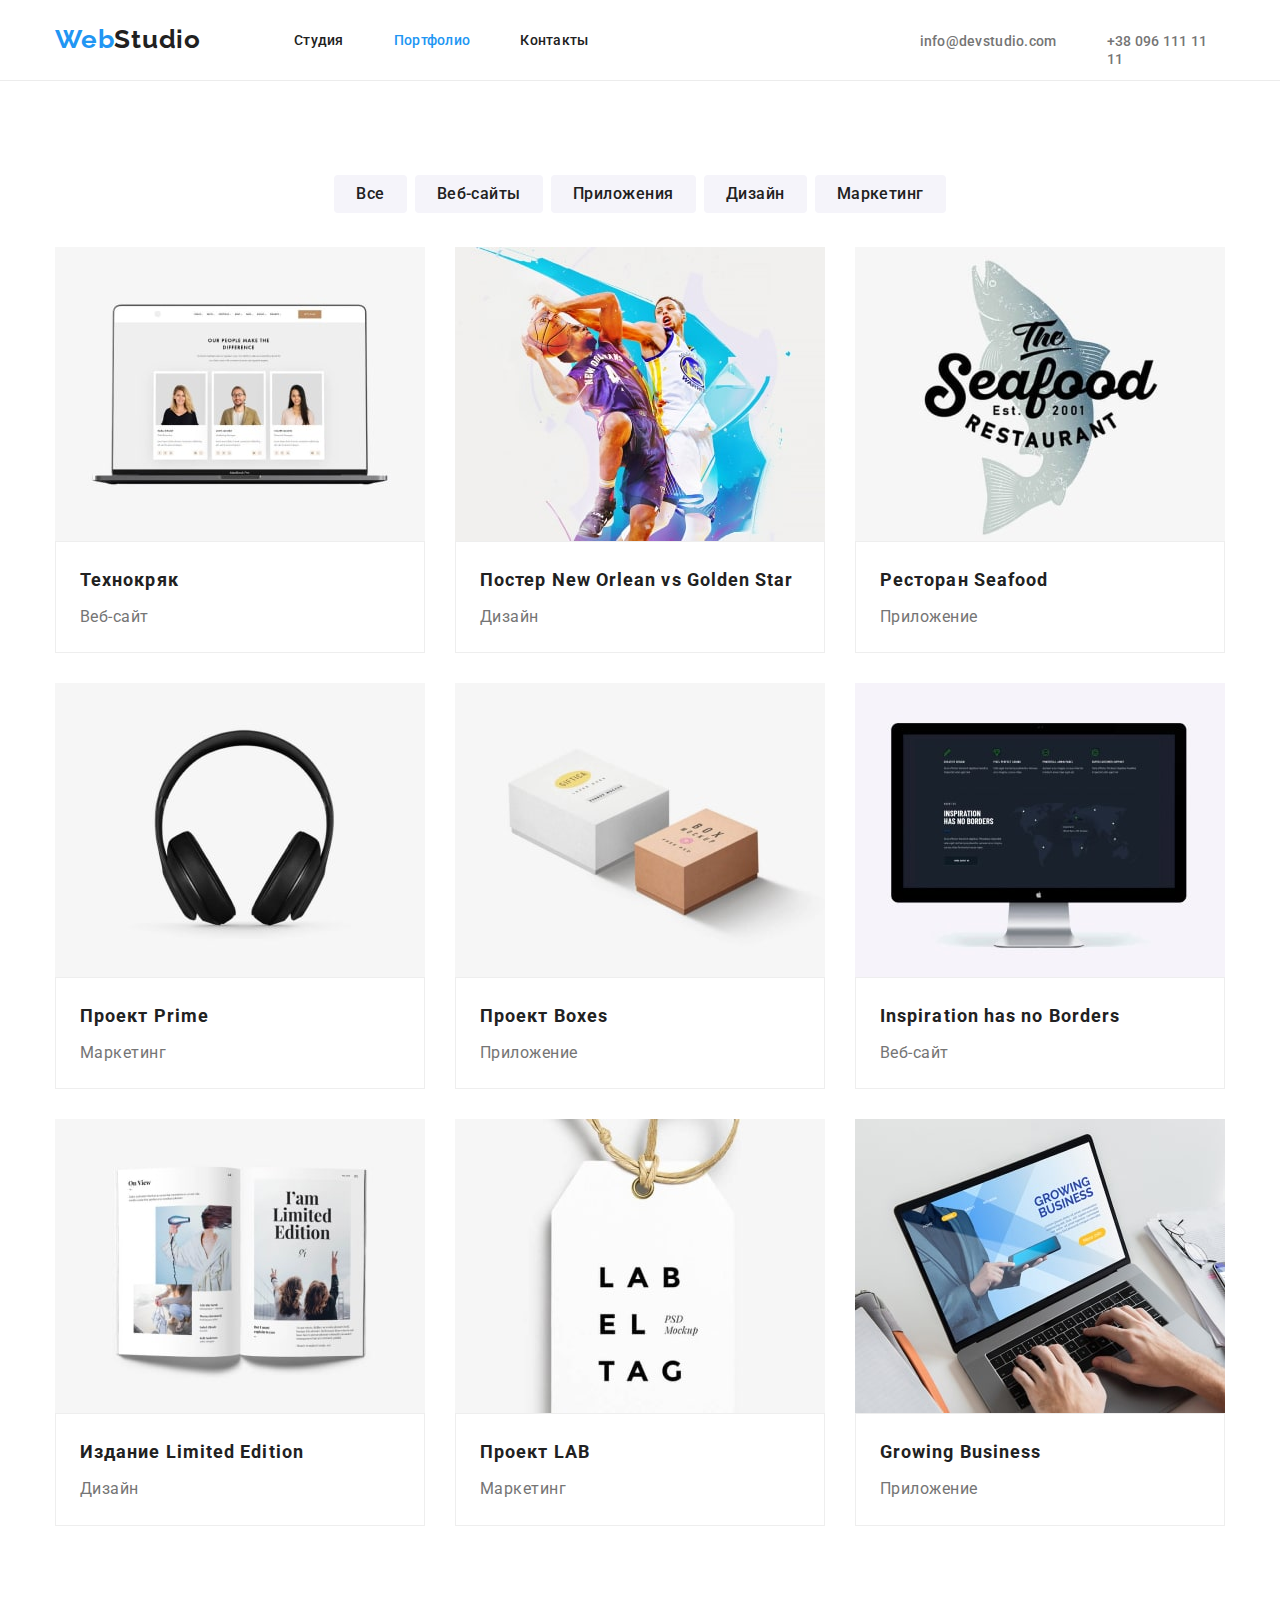
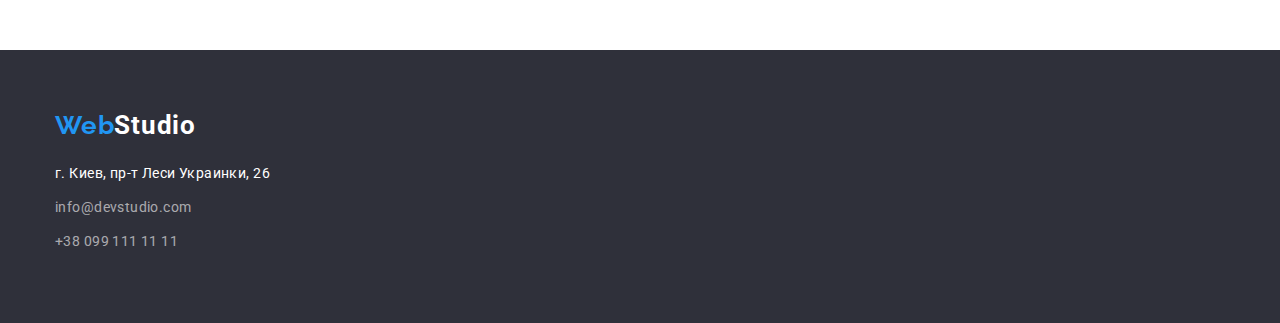
==== portfolio.html @ 4b8655e3 "ДЗ 3. Проверил через инструмент разработчика все отступы" ====
<!DOCTYPE html>
<html lang="ru">

<head>
    <meta charset="UTF-8">
    <meta http-equiv="X-UA-Compatible" content="IE=edge">
    <meta name="viewport" content="width=device-width, initial-scale=1.0">
    <title>Portfolio</title>
    <link rel="preconnect" href="https://fonts.googleapis.com">
    <link rel="preconnect" href="https://fonts.gstatic.com" crossorigin>
    <link
        href="https://fonts.googleapis.com/css2?family=Raleway:wght@700&family=Roboto:wght@400;500;700;900&display=swap"
        rel="stylesheet">
    <link rel="stylesheet"
        href="https://cdnjs.cloudflare.com/ajax/libs/modern-normalize/1.1.0/modern-normalize.min.css" />
    <link rel="stylesheet" href="./css/styles.css">
</head>

<body class="body">
    <header class="page-header">
        <div class="container container-main">
            <nav class="container-main">
                <a class="page-header-color-logo" href="#">
                    <span>Web</span>Studio
                </a>


                <ul class="site-nav">
                    <li class="item"><a href="./index.html" class="link">Студия</a></li>
                    <li class="item"><a href="./portfolio.html" class="link-current">Портфолио</a></li>
                    <li class="item"><a href="" class="link">Контакты</a></li>
                </ul>


            </nav>

            <ul class="contact">
                <li class="item">
                    <a class="contact-item" href="mailto:info@devstudio.com">info@devstudio.com</a>
                </li>
                <li class="item">
                    <a class="contact-item" href="tel:+380961111111">+38 096 111 11 11</a>
                </li>
            </ul>
        </div>
    </header>
    <!--/.Header-->

    <main class="main-portfolio">
        <section class="section-portfolio">
            <div class="container">
            <ul class="button">
                <li class="button-item"> <button class="button-portfolio" type="button">Все</button></li>
                <li class="button-item"> <button class="button-portfolio" type="button">Веб-сайты</button></li>
                <li class="button-item"> <button class="button-portfolio" type="button">Приложения</button></li>
                <li class="button-item"> <button class="button-portfolio" type="button">Дизайн</button></li>
                <li class="button-item"> <button class="button-portfolio" type="button">Маркетинг</button></li>
            </ul>
            <!--/.Portfolio Button-->
            <ul class="portfolio-cards">
                <li class="cards-item"><img width="370" height="294" src="./images/Portfolio/img.jpg" alt="Игорь Демьяненко дизайнер">
                    <div class="portfolio-border">
                    <h3 class="portfolio-name">Технокряк</h3>
                    <p class="portfolio-surname">Веб-сайт</p>
                    </div>
                </li>
        
                <li class="cards-item"><img width="370" height="294" src="./images/Portfolio/img-1.jpg" alt="Ольга Репина разработчик">
                    <div class="portfolio-border">
                    <h3 class="portfolio-name">Постер New Orlean vs Golden Star</h3>
                    <p class="portfolio-surname">Дизайн</p>
                    </div>
                </li>
        
                <li class="cards-item"><img width="370" height="294" src="./images/Portfolio/img-2.jpg" alt="Николай Тарасов маркетинг">
                    <div class="portfolio-border">
                    <h3 class="portfolio-name">Ресторан Seafood</h3>
                    <p class="portfolio-surname">Приложение</p>
                    </div>
                </li>
        
                <li class="cards-item"><img width="370" height="294" src="./images/Portfolio/img-3.jpg" alt="Михаил Ермаков дизайнер">
                    <div class="portfolio-border">
                    <h3 class="portfolio-name">Проект Prime</h3>
                    <p class="portfolio-surname">Маркетинг</p>
                    </div>
                </li>

                <li class="cards-item"><img width="370" height="294" src="./images/Portfolio/img-4.jpg" alt="Михаил Ермаков дизайнер">
                    <div class="portfolio-border">
                    <h3 class="portfolio-name">Проект Boxes</h3>
                    <p class="portfolio-surname">Приложение</p>
                    </div>
                </li>

                <li class="cards-item"><img width="370" height="294" src="./images/Portfolio/img-5.jpg" alt="Михаил Ермаков дизайнер">
                    <div class="portfolio-border">
                    <h3 class="portfolio-name">Inspiration has no Borders</h3>
                    <p class="portfolio-surname">Веб-сайт</p>
                    </div>
                </li>

                <li class="cards-item"><img width="370" height="294" src="./images/Portfolio/img-6.jpg" alt="Михаил Ермаков дизайнер">
                    <div class="portfolio-border">
                    <h3 class="portfolio-name">Издание Limited Edition</h3>
                    <p class="portfolio-surname">Дизайн</p>
                    </div>
                </li>

                <li class="cards-item"><img width="370" height="294" src="./images/Portfolio/img-7.jpg" alt="Михаил Ермаков дизайнер">
                    <div class="portfolio-border">
                    <h3 class="portfolio-name">Проект LAB</h3>
                    <p class="portfolio-surname">Маркетинг</p>
                    </div>
                </li>

                <li class="cards-item"><img width="370" height="294" src="./images/Portfolio/img-8.jpg" alt="Михаил Ермаков дизайнер">
                    <div class="portfolio-border">
                    <h3 class="portfolio-name">Growing Business</h3>
                    <p class="portfolio-surname">Приложение</p>
                    </div>
                </li>
            </ul>
            </div>
        </section>
    </main>


        <footer class="footer">
            <div class="container">
        
                <a class="page-footer-color-logo" href="#">
                    <span>Web</span>Studio
                </a>
                <address class="adress">
                    <ul>
                        <li class="item-adress"><a class="title-adress" href="#">г. Киев, пр-т Леси Украинки, 26</a></li>
                        <li class="item-adress"><a class="title-adress-post"
                                href="mailto:info@devstudio.com">info@devstudio.com</a></li>
                        <li class="item-adress"><a class="title-adress-post" href="tel:+380991111111">+38 099 111 11 11</a></li>
                    </ul>
                </address>
            </div>
        </footer>
    

</body>

</html>
---- css/styles.css ----
:root {
  --main-text-color: #757575;
  --second-text-color: #212121;
  --accent-text-color: #2196f3;
  --background-color: #2f303a;
  --text-color: #ffffff;
  --background-text-color: #0f5996;
  --section-color: #f5f4fa;
  --border-bottom: #ececec;
  --border-portfolio-cards: #eeeeee;
}

p,
h1,
h2,
h3,
h4,
h5,
h6 {
  margin: 0;
}

ul {
  margin: 0;
  padding: 0;
}

/* Body---------------------------------- */

html {
  box-sizing: border-box;
}

*,
*::before,
*::after {
  box-sizing: inherit;
}

body {
  background-color: var(--text-color);
  font-family: Roboto, -apple-system, BlinkMacSystemFont, avenir next, avenir,
    segoe ui, helvetica neue, helvetica, Ubuntu, roboto, noto, arial, sans-serif;
  color: var(--main-text-color);
}

ul {
  list-style: none;
}

.container {
  margin-left: auto;
  margin-right: auto;
  width: 1200px;
  padding-left: 15px;
  padding-right: 15px;
}

.container-main {
  display: flex;
}
/* Container -------------------------------*/

/* Header --------------------------------- */

.page-header {
  border-bottom: 1px solid var(--border-bottom);
}

.page-header-color-logo {
  font-family: raleway;
  font-weight: 700;
  font-size: 26px;
  line-height: 1.19;
  color: var(--second-text-color);
  text-decoration: none;
  letter-spacing: 0.03em;
}

.page-header-color-logo {
  display: block;
  margin-top: 24px;
  margin-bottom: 25px;
}

.page-header-color-logo:hover {
  color: var(--accent-text-color);
}

.page-header-color-logo span {
  font-family: raleway;
  font-weight: 700;
  font-size: 26px;
  color: var(--accent-text-color);
  letter-spacing: 0.03em;
}

.contact {
  margin-right: auto;
  margin-left: auto;
}

.contact-item {
  font-weight: 500;
  font-size: 14px;
  line-height: 1.14;
  color: var(--main-text-color-text-color);
  letter-spacing: 0.02em;
  text-decoration: none;
}

.contact-item:hover,
.contact-item:focus {
  color: var(--accent-text-color);
}

/* Nav------------------------------------  */

.site-nav {
  display: flex;
  margin-left: 93px;
  font-weight: 500;
  font-size: 14px;
  letter-spacing: 0.02em;
  text-decoration: none;
}

.site-nav .item {
  margin-top: 32px;
}

.site-nav .item + .item {
  margin-left: 50px;
}

.site-nav .link {
  color: var(--second-text-color);
  text-decoration: none;
}

.site-nav .link:hover,
.site-nav .link:focus {
  color: var(--accent-text-color);
}

.link-current {
  display: block;
  text-decoration: none;
}

.link {
  display: block;
  text-decoration: none;
}

.contact {
  margin-top: 32px;
  margin-left: 331px;
  display: flex;
}

.contact .item + .item {
  margin-left: 50px;
}

/* Hero------------------------------------ */

.hero {
  padding-top: 94px;
  padding-bottom: 94px;
  display: flex;
  flex-direction: column;
  justify-content: center;
  align-items: center;
  background-color: var(--background-color);
  height: 600px;
}

.hero-title {
  margin-bottom: 30px;
  font-weight: 900;
  font-size: 44px;
  color: var(--text-color);
  letter-spacing: 0.06em;
  text-transform: uppercase;
  text-align: center;
}

.hero-button {
  border: none;
  border-radius: 4px;
  padding: 10px 32px;
  font-weight: 700;
  font-size: 16px;
  line-height: 30px;
  background-color: var(--accent-text-color);
  color: var(--text-color);
  text-align: center;
  letter-spacing: 0.06em;
  cursor: pointer;
}

.hero-button:hover,
.hero-button:focus {
  background-color: var(--background-text-color);
}

/* Section -----------------------------*/

.section-advantages {
  padding-top: 94px;
  padding-bottom: 94px;
}

.item-advantages {
  width: 270px;
}
.item-advantages + .item-advantages {
  margin-left: 30px;
}

.section-title {
  padding-bottom: 10px;
  font-weight: 700;
  font-size: 14px;
  line-height: 1.14;
  letter-spacing: 0.03em;
  color: var(--second-text-color);
}

.section-text {
  font-weight: 400;
  font-size: 14px;
  line-height: 1.71;
  letter-spacing: 0.03em;
  color: var(--main-text-color);
}

.section-what-we-do {
  padding-top: 94px;
  padding-bottom: 94px;
}
.section-what-we-do-title {
  padding-bottom: 50px;
  font-weight: 700;
  font-size: 36px;
  line-height: 1.16;
  color: var(--second-text-color);
  text-align: center;
  letter-spacing: 0.03em;
}

.item-what-we-do + .item-what-we-do {
  margin-left: 30px;
}

/* Наша команда -----------------------------*/

.section-comand {
  padding-top: 94px;
  padding-bottom: 94px;
  background-color: var(--section-color);
}

.section-comand-title {
  margin-bottom: 30px;
  padding-top: 94px;
  padding-bottom: 50px;
  font-weight: 700;
  font-size: 36px;
  line-height: 1.7;
  text-align: center;
  letter-spacing: 0.03em;
  color: var(--second-text-color);
}

.section-name {
  margin-top: 0;
  padding-top: 30px;
  padding-bottom: 10px;
  background-color: var(--text-color);
  font-weight: 500;
  font-size: 16px;
  line-height: 1.2;
  text-align: center;
  letter-spacing: 0.03em;
  color: var(--second-text-color);
}

.section-professions {
  padding-bottom: 30px;
  background-color: var(--text-color);
  font-weight: 400;
  font-size: 16px;
  line-height: 1.2;
  text-align: center;
  letter-spacing: 0.03em;
  color: var(--main-text-color);
}

.item-our-comand .img {
  display: block;
}

.item-our-comand + .item-our-comand {
  margin-left: 30px;
}

/* Футер----------------------------------- */

.adress {
  padding-top: 20px;
  font-style: normal;
}

.footer {
  padding-top: 60px;
  padding-bottom: 60px;
  background-color: var(--background-color);
}

.page-footer-color-logo {
  font-weight: 700;
  font-size: 26px;
  line-height: 1.19;
  letter-spacing: 0.03em;
  color: var(--text-color);
  text-decoration: none;
  cursor: default;
}

.page-footer-color-logo:hover {
  color: var(--accent-text-color);
}

.page-footer-color-logo span {
  font-family: Raleway;
  font-weight: 700;
  font-size: 26px;
  line-height: 1.19;
  letter-spacing: 0.03em;
  color: var(--accent-text-color);
}

.title-adress {
  display: block;
  padding-bottom: 9px;
  font-weight: 400;
  font-size: 14px;
  line-height: 1.8;
  letter-spacing: 0.03em;
  color: var(--text-color);
  text-decoration: none;
  cursor: default;
}

.title-adress:hover,
.title-adress:focus {
  color: var(--accent-text-color);
}

.title-adress-post {
  display: block;
  padding-bottom: 9px;
  font-weight: 400;
  font-size: 14px;
  line-height: 1.8;
  letter-spacing: 0.03em;
  color: rgba(255, 255, 255, 0.6);
  text-decoration: none;
  cursor: default;
}

.title-adress-post:hover {
  color: var(--accent-text-color);
  text-decoration: none;
  opacity: 0.6;
}

/* CSS Porfolio ----------------------------*/

/* Body---------------------------------  */

body {
  background-color: var(--text-color);
  color: var(--main-text-color);
}

ul {
  list-style: none;
}

/* Site nav-------------------------------  */

.site-nav .link-current {
  color: var(--accent-text-color);
}

/* Portfolio Button------------------------ */

.section-portfolio {
  padding-top: 94px;
  padding-bottom: 94px;
}
.button {
  display: flex;
  justify-content: center;
}

.button-item + .button-item {
  padding-left: 8px;
}

.button-portfolio {
  border: none;
  border-radius: 4px;
  margin-bottom: 34px;
  padding-left: 22px;
  padding-right: 22px;
  padding-top: 6px;
  padding-bottom: 6px;
  background-color: var(--section-color);
  font-family: Roboto;
  font-weight: 500;
  font-size: 16px;
  line-height: 1.6;
  text-align: center;
  letter-spacing: 0.03em;
  color: var(--second-text-color);
}

.button-portfolio:hover,
.button-portfolio:focus {
  background: var(--accent-text-color);
  color: var(--text-color);
}

.portfolio-name {
  padding-left: 24px;
  padding-right: 24px;
  padding-top: 20px;
  padding-bottom: 4px;
  font-weight: 700;
  font-size: 18px;
  line-height: 2;
  letter-spacing: 0.06em;
  color: var(--second-text-color);
}

.portfolio-surname {
  padding-left: 24px;
  padding-right: 24px;
  padding-bottom: 20px;
  font-weight: 400;
  font-size: 16px;
  line-height: 1.9;
  letter-spacing: 0.03em;
  color: var(--main-text-color);
}

.portfolio-border {
  border: solid 1px var(--border-portfolio-cards);
}

.portfolio-cards {
  flex-wrap: wrap;
  display: flex;
}

.cards-item {
  margin-right: 30px;
  margin-bottom: 30px;
}

.cards-item img {
  display: block;
}

.cards-item:nth-child(3n) {
  margin-right: 0;
}
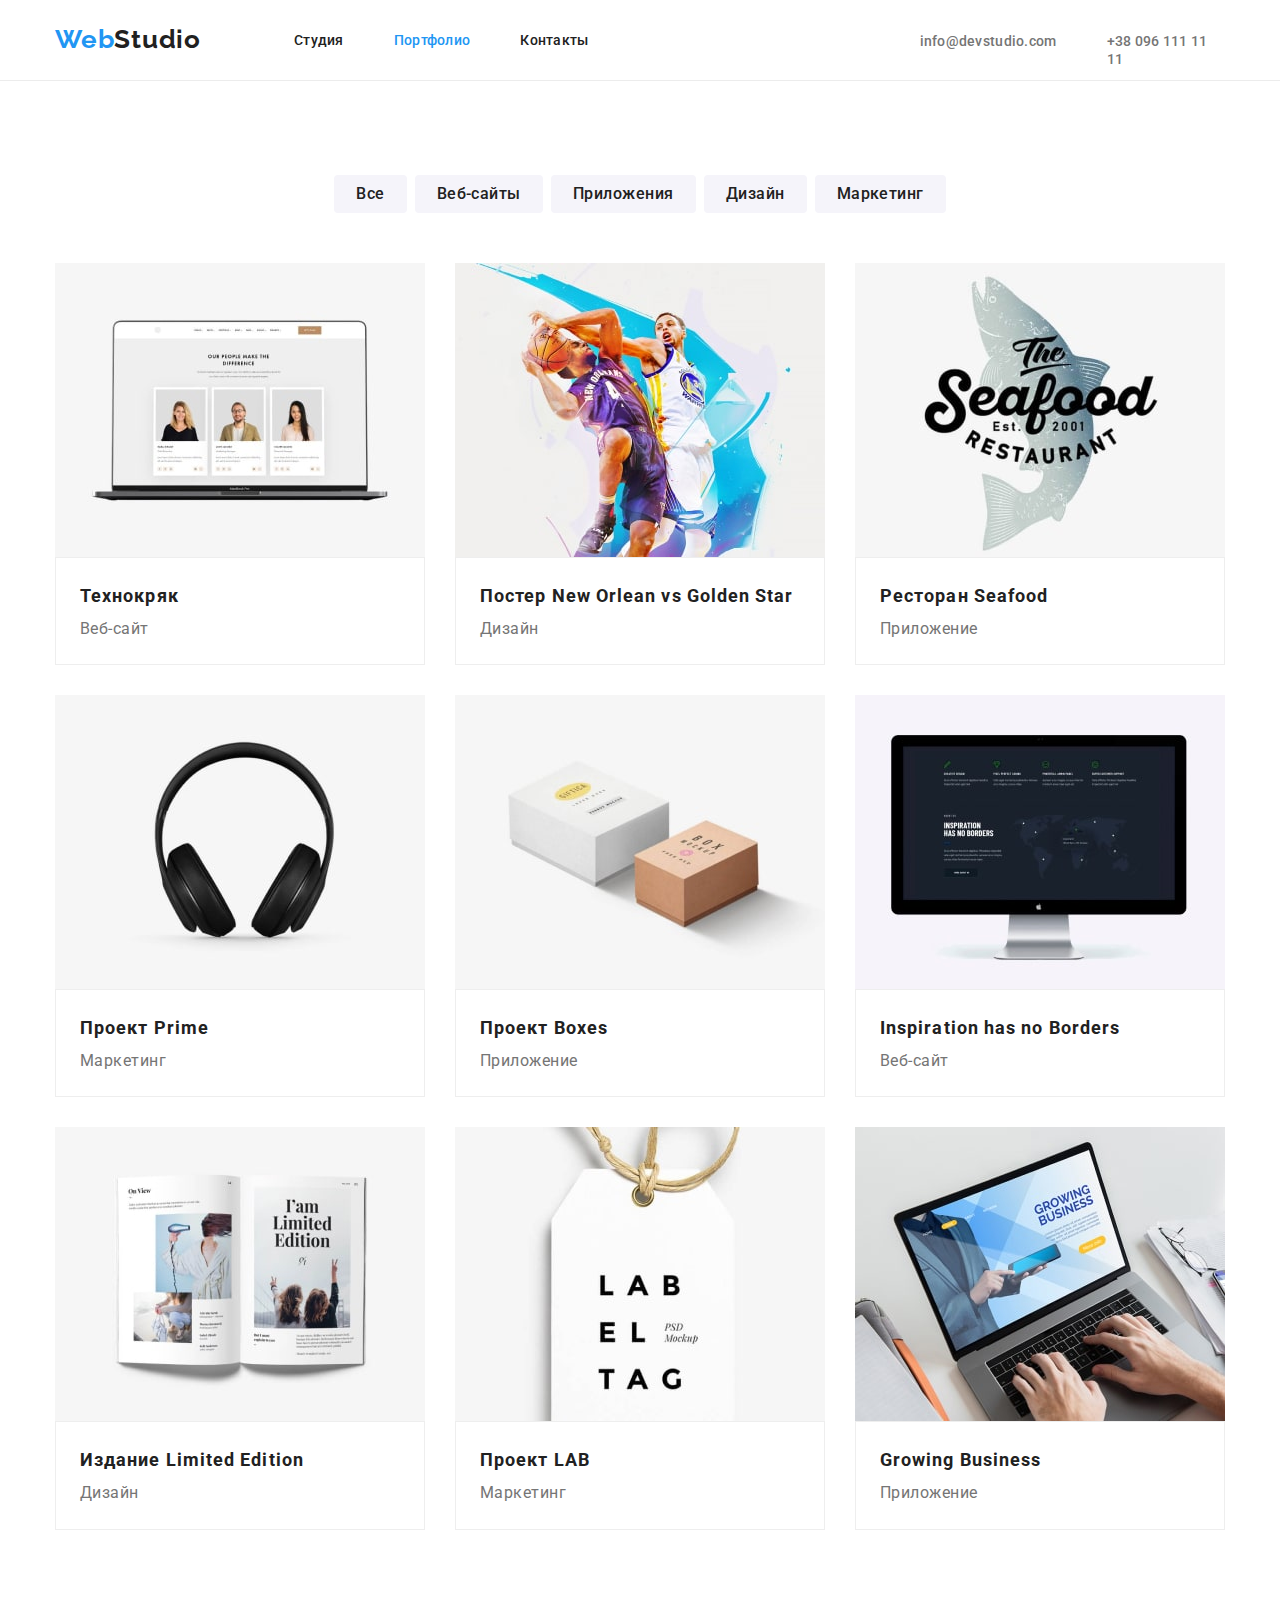
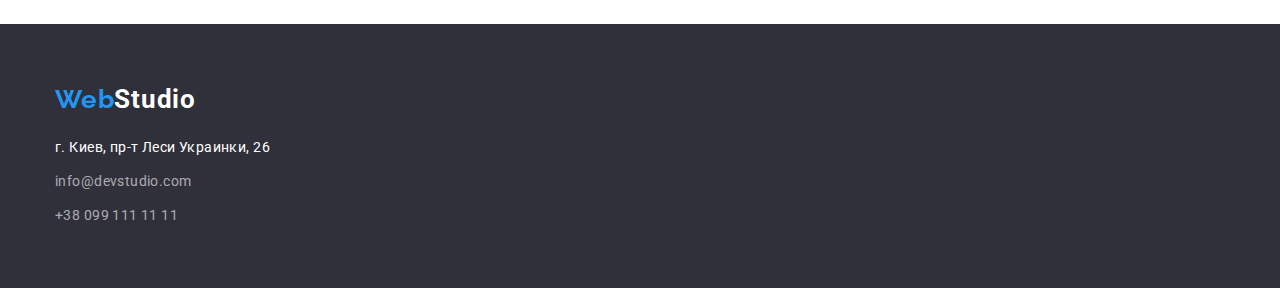
==== commit 23d0b221: "Внес правки" ====
--- a/portfolio.html
+++ b/portfolio.html
@@ -31,7 +31,6 @@
                     <li class="item"><a href="" class="link">Контакты</a></li>
                 </ul>
 
-
             </nav>
 
             <ul class="contact">
@@ -47,7 +46,7 @@
     <!--/.Header-->
 
     <main class="main-portfolio">
-        <section class="section-portfolio">
+        <section class="section section-portfolio">
             <div class="container">
             <ul class="button">
                 <li class="button-item"> <button class="button-portfolio" type="button">Все</button></li>
@@ -137,7 +136,7 @@
                         <li class="item-adress"><a class="title-adress" href="#">г. Киев, пр-т Леси Украинки, 26</a></li>
                         <li class="item-adress"><a class="title-adress-post"
                                 href="mailto:info@devstudio.com">info@devstudio.com</a></li>
-                        <li class="item-adress"><a class="title-adress-post" href="tel:+380991111111">+38 099 111 11 11</a></li>
+                        <li class="item-adress"><a class="title-adress-tel" href="tel:+380991111111">+38 099 111 11 11</a></li>
                     </ul>
                 </address>
             </div>
--- a/css/styles.css
+++ b/css/styles.css
@@ -48,12 +48,21 @@
   list-style: none;
 }
 
+.section {
+  padding-top: 94px;
+  padding-bottom: 94px;
+}
+
 .container {
   margin-left: auto;
   margin-right: auto;
-  width: 1200px;
   padding-left: 15px;
   padding-right: 15px;
+  width: 1200px;
+}
+
+.button {
+  cursor: pointer;
 }
 
 .container-main {
@@ -78,9 +87,9 @@
 }
 
 .page-header-color-logo {
-  display: block;
   margin-top: 24px;
   margin-bottom: 25px;
+  display: block;
 }
 
 .page-header-color-logo:hover {
@@ -154,9 +163,9 @@
 }
 
 .contact {
+  display: flex;
   margin-top: 32px;
   margin-left: 331px;
-  display: flex;
 }
 
 .contact .item + .item {
@@ -166,8 +175,8 @@
 /* Hero------------------------------------ */
 
 .hero {
-  padding-top: 94px;
-  padding-bottom: 94px;
+  padding-top: 200px;
+  padding-bottom: 200px;
   display: flex;
   flex-direction: column;
   justify-content: center;
@@ -190,14 +199,13 @@
   border: none;
   border-radius: 4px;
   padding: 10px 32px;
+
   font-weight: 700;
   font-size: 16px;
   line-height: 30px;
   background-color: var(--accent-text-color);
   color: var(--text-color);
-  text-align: center;
   letter-spacing: 0.06em;
-  cursor: pointer;
 }
 
 .hero-button:hover,
@@ -206,12 +214,9 @@
 }
 
 /* Section -----------------------------*/
-
 .section-advantages {
-  padding-top: 94px;
-  padding-bottom: 94px;
-}
-
+  padding-bottom: 0;
+}
 .item-advantages {
   width: 270px;
 }
@@ -220,7 +225,7 @@
 }
 
 .section-title {
-  padding-bottom: 10px;
+  margin-bottom: 10px;
   font-weight: 700;
   font-size: 14px;
   line-height: 1.14;
@@ -236,12 +241,8 @@
   color: var(--main-text-color);
 }
 
-.section-what-we-do {
-  padding-top: 94px;
-  padding-bottom: 94px;
-}
 .section-what-we-do-title {
-  padding-bottom: 50px;
+  margin-bottom: 50px;
   font-weight: 700;
   font-size: 36px;
   line-height: 1.16;
@@ -257,15 +258,11 @@
 /* Наша команда -----------------------------*/
 
 .section-comand {
-  padding-top: 94px;
-  padding-bottom: 94px;
   background-color: var(--section-color);
 }
 
 .section-comand-title {
-  margin-bottom: 30px;
-  padding-top: 94px;
-  padding-bottom: 50px;
+  margin-bottom: 50px;
   font-weight: 700;
   font-size: 36px;
   line-height: 1.7;
@@ -275,27 +272,24 @@
 }
 
 .section-name {
-  margin-top: 0;
+  margin-bottom: 10px;
+  font-weight: 500;
+  color: var(--second-text-color);
+}
+
+.section-professions {
+  font-weight: 400;
+  color: var(--main-text-color);
+}
+
+.name-professions {
   padding-top: 30px;
-  padding-bottom: 10px;
-  background-color: var(--text-color);
-  font-weight: 500;
+  padding-bottom: 30px;
   font-size: 16px;
   line-height: 1.2;
   text-align: center;
   letter-spacing: 0.03em;
-  color: var(--second-text-color);
-}
-
-.section-professions {
-  padding-bottom: 30px;
   background-color: var(--text-color);
-  font-weight: 400;
-  font-size: 16px;
-  line-height: 1.2;
-  text-align: center;
-  letter-spacing: 0.03em;
-  color: var(--main-text-color);
 }
 
 .item-our-comand .img {
@@ -309,7 +303,7 @@
 /* Футер----------------------------------- */
 
 .adress {
-  padding-top: 20px;
+  margin-top: 20px;
   font-style: normal;
 }
 
@@ -344,7 +338,7 @@
 
 .title-adress {
   display: block;
-  padding-bottom: 9px;
+  margin-bottom: 9px;
   font-weight: 400;
   font-size: 14px;
   line-height: 1.8;
@@ -359,9 +353,26 @@
   color: var(--accent-text-color);
 }
 
+.title-adress-tel:hover,
+.title-adress-tel:focus {
+  color: var(--accent-text-color);
+}
+
 .title-adress-post {
   display: block;
-  padding-bottom: 9px;
+  margin-bottom: 9px;
+  font-weight: 400;
+  font-size: 14px;
+  line-height: 1.8;
+  letter-spacing: 0.03em;
+  color: rgba(255, 255, 255, 0.6);
+  text-decoration: none;
+  cursor: default;
+}
+
+.title-adress-tel {
+  display: block;
+  margin-bottom: 0;
   font-weight: 400;
   font-size: 14px;
   line-height: 1.8;
@@ -398,12 +409,9 @@
 
 /* Portfolio Button------------------------ */
 
-.section-portfolio {
-  padding-top: 94px;
-  padding-bottom: 94px;
-}
 .button {
   display: flex;
+  margin-bottom: 50px;
   justify-content: center;
 }
 
@@ -414,11 +422,12 @@
 .button-portfolio {
   border: none;
   border-radius: 4px;
-  margin-bottom: 34px;
+
   padding-left: 22px;
   padding-right: 22px;
   padding-top: 6px;
   padding-bottom: 6px;
+
   background-color: var(--section-color);
   font-family: Roboto;
   font-weight: 500;
@@ -436,10 +445,6 @@
 }
 
 .portfolio-name {
-  padding-left: 24px;
-  padding-right: 24px;
-  padding-top: 20px;
-  padding-bottom: 4px;
   font-weight: 700;
   font-size: 18px;
   line-height: 2;
@@ -448,9 +453,6 @@
 }
 
 .portfolio-surname {
-  padding-left: 24px;
-  padding-right: 24px;
-  padding-bottom: 20px;
   font-weight: 400;
   font-size: 16px;
   line-height: 1.9;
@@ -459,12 +461,13 @@
 }
 
 .portfolio-border {
+  padding: 20px 24px;
   border: solid 1px var(--border-portfolio-cards);
 }
 
 .portfolio-cards {
+  display: flex;
   flex-wrap: wrap;
-  display: flex;
 }
 
 .cards-item {
@@ -479,3 +482,7 @@
 .cards-item:nth-child(3n) {
   margin-right: 0;
 }
+
+.cards-item:nth-last-child(-n + 3) {
+  margin-bottom: 0;
+}
